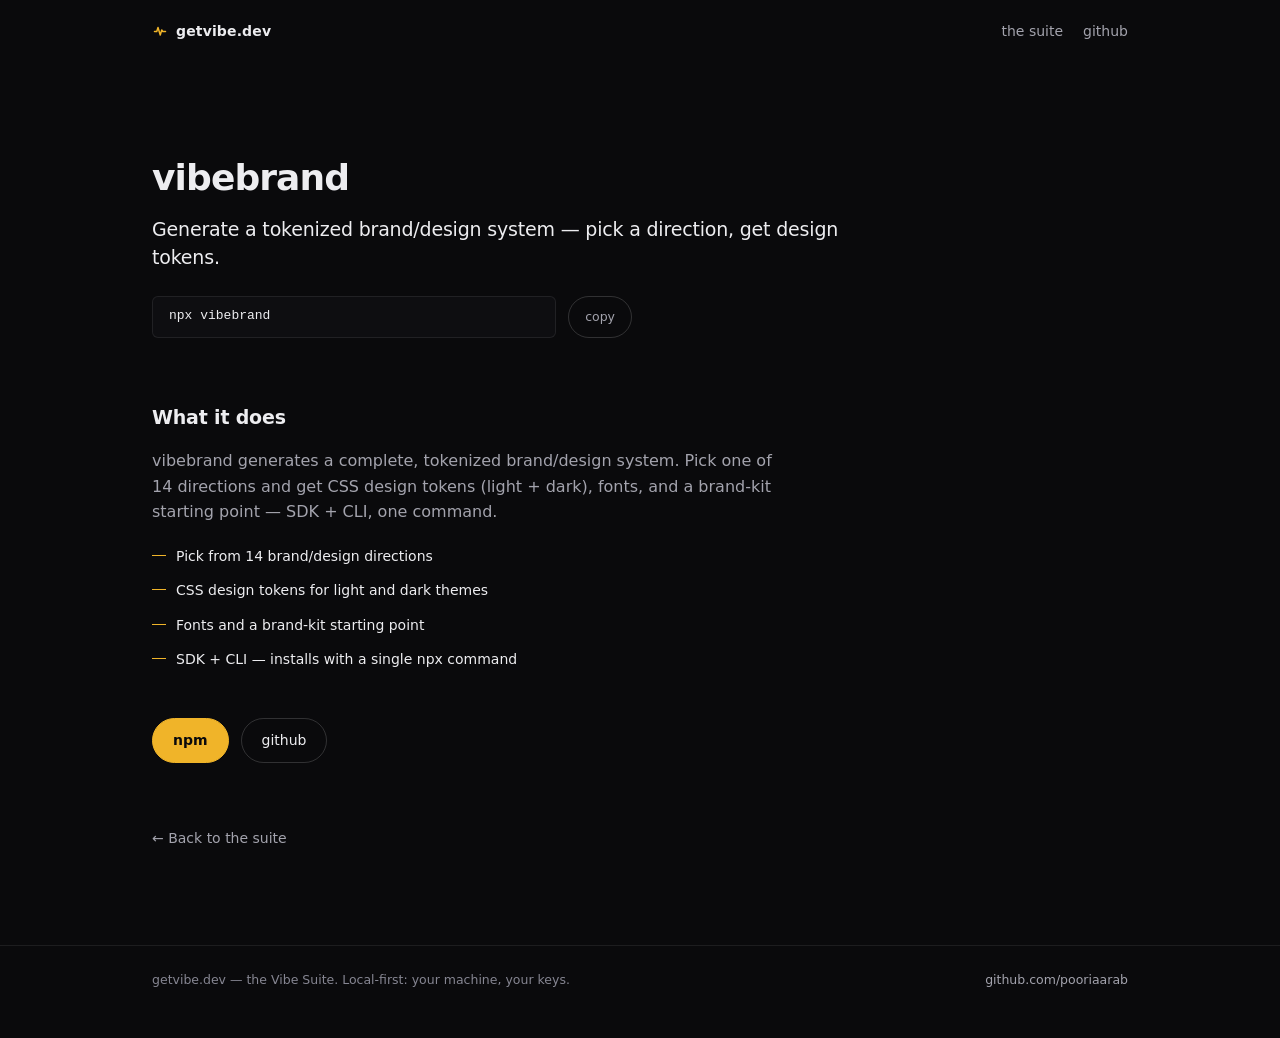
==== vibebrand/index.html @ 9665f925 "Add vibebrand as the 9th Vibe Suite product Card + JSON-LD ListItem (position 9) + vibebrand/ detail" ====
<!DOCTYPE html>
<html lang="en">
<head>
  <meta charset="utf-8">
  <meta name="viewport" content="width=device-width, initial-scale=1">
  <title>vibebrand — tokenized brand/design-system generator · getvibe.dev</title>
  <meta name="description" content="vibebrand generates a complete, tokenized brand/design system — pick one of 14 directions and get CSS design tokens (light + dark), fonts, and a brand-kit starting point. SDK + CLI. One command: npx vibebrand.">
  <link rel="canonical" href="https://getvibe.dev/vibebrand">
  <meta name="color-scheme" content="dark">
  <meta name="theme-color" content="#0a0a0c">
  <link rel="icon" type="image/svg+xml" href="/favicon.svg">

  <!-- Open Graph -->
  <meta property="og:type" content="website">
  <meta property="og:site_name" content="getvibe.dev">
  <meta property="og:title" content="vibebrand — tokenized brand/design-system generator">
  <meta property="og:description" content="Pick one of 14 directions and get CSS design tokens (light + dark), fonts, and a brand-kit starting point. SDK + CLI. Local-first: your machine, your keys.">
  <meta property="og:url" content="https://getvibe.dev/vibebrand">
  <meta property="og:locale" content="en_US">

  <!-- Twitter Card -->
  <meta name="twitter:card" content="summary">
  <meta name="twitter:title" content="vibebrand — tokenized brand/design-system generator">
  <meta name="twitter:description" content="Pick one of 14 directions and get CSS design tokens (light + dark), fonts, and a brand-kit starting point. SDK + CLI. Local-first: your machine, your keys.">

  <link rel="stylesheet" href="/styles.css">

  <script type="application/ld+json">
  {
    "@context": "https://schema.org",
    "@type": "SoftwareApplication",
    "name": "vibebrand",
    "description": "vibebrand generates a complete, tokenized brand/design system — pick one of 14 directions and get CSS design tokens (light + dark), fonts, and a brand-kit starting point. SDK + CLI. One command: npx vibebrand.",
    "applicationCategory": "DeveloperApplication",
    "operatingSystem": "macOS, Linux, Windows",
    "url": "https://github.com/pooriaarab/vibebrand",
    "codeRepository": "https://github.com/pooriaarab/vibebrand",
    "author": { "@type": "Person", "url": "https://github.com/pooriaarab" },
    "isPartOf": { "@type": "WebSite", "@id": "https://getvibe.dev/#website", "url": "https://getvibe.dev/", "name": "getvibe.dev — The Vibe Suite" }
  }
  </script>
</head>
<body>
  <a class="skip-link" href="#main">Skip to content</a>

  <header class="site-header">
    <div class="container header-in">
      <a class="wordmark" href="/">
        <svg viewBox="0 0 64 64" aria-hidden="true" focusable="false"><path d="M10 34h9l5-16 9 30 6-20 4 6h11" fill="none" stroke="currentColor" stroke-width="6" stroke-linecap="round" stroke-linejoin="round"/></svg>
        getvibe.dev
      </a>
      <nav class="site-nav" aria-label="Site">
        <a href="/">the suite</a>
        <a href="https://github.com/pooriaarab" rel="noopener">github</a>
      </nav>
    </div>
  </header>

  <main id="main">
    <div class="container">
      <article>
        <header class="hero product-hero">
          <h1>vibebrand</h1>
          <p class="lede">Generate a tokenized brand/design system — pick a direction, get design tokens.</p>
          <div class="install">
            <code class="cmd">npx vibebrand</code>
            <button class="copy" type="button" data-copy="npx vibebrand" aria-label="Copy install command: npx vibebrand" aria-live="polite">copy</button>
          </div>
        </header>

        <section class="about" aria-labelledby="about-title">
          <h2 id="about-title">What it does</h2>
          <p>vibebrand generates a complete, tokenized brand/design system. Pick one of 14 directions and get CSS design tokens (light + dark), fonts, and a brand-kit starting point — SDK + CLI, one command.</p>
          <ul class="features">
            <li>Pick from 14 brand/design directions</li>
            <li>CSS design tokens for light and dark themes</li>
            <li>Fonts and a brand-kit starting point</li>
            <li>SDK + CLI — installs with a single npx command</li>
          </ul>
        </section>

        <p class="actions">
          <a class="btn btn--accent" href="https://www.npmjs.com/package/vibebrand" rel="noopener" aria-label="vibebrand on npm">npm</a>
          <a class="btn" href="https://github.com/pooriaarab/vibebrand" rel="noopener" aria-label="vibebrand on GitHub">github</a>
        </p>

        <p class="back"><a href="/"><span aria-hidden="true">&larr; </span>Back to the suite</a></p>
      </article>
    </div>
  </main>

  <footer class="site-footer">
    <div class="container footer-in">
      <p>getvibe.dev — the Vibe Suite. Local-first: your machine, your keys.</p>
      <p><a href="https://github.com/pooriaarab" rel="noopener">github.com/pooriaarab</a></p>
    </div>
  </footer>

  <script>
    (function () {
      function flash(btn, ok) {
        btn.textContent = ok ? 'copied' : 'failed';
        btn.classList.toggle('copied', ok);
        setTimeout(function () {
          btn.textContent = 'copy';
          btn.classList.remove('copied');
        }, 1400);
      }
      function copyText(text) {
        if (navigator.clipboard && window.isSecureContext) {
          return navigator.clipboard.writeText(text).then(function () { return true; }, function () { return false; });
        }
        return new Promise(function (resolve) {
          var ta = document.createElement('textarea');
          ta.value = text;
          ta.setAttribute('readonly', '');
          ta.style.position = 'absolute';
          ta.style.left = '-9999px';
          document.body.appendChild(ta);
          ta.select();
          var ok = false;
          try { ok = document.execCommand('copy'); } catch (e) {}
          document.body.removeChild(ta);
          resolve(ok);
        });
      }
      document.querySelectorAll('.copy').forEach(function (btn) {
        btn.addEventListener('click', function () {
          copyText(btn.dataset.copy).then(function (ok) { flash(btn, ok); });
        });
      });
    })();
  </script>
</body>
</html>
---- styles.css ----
/* ==========================================================================
   getvibe.dev — The Vibe Suite
   DIRECTION CONTRACT (impeccable rebuild, 2026-07)
   THESIS: A signal board for eight small tools — a quiet dark console where
   one amber pulse mark carries the identity; refuses the SaaS landing stack
   (gradient hero, bento grid, logo cloud).
   OWN-WORLD: near-black console #0a0a0c, hairline-seamed cards, signal amber
   #f0b429 rationed to focus/action/mark, system sans with real weight steps,
   mono only for commands, flat — no shadows, gradients, or glow.
   STORY: visitor reads "companions for your coding agent", trusts
   local-first ("your machine, your keys"), copies one command or opens a
   product page.
   FIRST VIEWPORT: pulse wordmark top-left; hero = pulse mark, "The Vibe
   Suite", lede, local-first line; hairline product grid begins below.
   FORM: brief-pinned minimal dark register (offrouter.com / here.now);
   a pinned direction beats the concept roll. See DESIGN.md.
   ========================================================================== */

:root {
  color-scheme: dark;

  /* color */
  --bg: #0a0a0c;
  --bg-raised: #121216;
  --bg-inset: #0e0e11;
  --fg: #ededf0;
  --muted: #a3a3ad;
  --faint: #868692;
  --line: rgba(255, 255, 255, 0.08);
  --line-strong: rgba(255, 255, 255, 0.16);
  --accent: #f0b429;
  --accent-hover: #f6c555;
  --accent-ink: #0a0a0c;

  /* type */
  --font-sans: system-ui, -apple-system, "Segoe UI", Roboto, "Helvetica Neue", Arial, sans-serif;
  --font-mono: ui-monospace, "SF Mono", SFMono-Regular, Menlo, Consolas, "Liberation Mono", monospace;
  --t-xs: 0.78125rem;  /* 12.5 */
  --t-sm: 0.875rem;    /* 14 */
  --t-md: 1rem;        /* 16 */
  --t-lg: 1.1875rem;   /* 19 */
  --t-xl: clamp(1.625rem, 1.25rem + 1.6vw, 2.25rem);
  --t-2xl: clamp(2rem, 1.4rem + 2.6vw, 3rem);

  /* space */
  --s-1: 0.25rem;
  --s-2: 0.5rem;
  --s-3: 0.75rem;
  --s-4: 1rem;
  --s-5: 1.25rem;
  --s-6: 1.5rem;
  --s-7: 2rem;
  --s-8: 3rem;
  --s-9: 4rem;
  --s-10: 6rem;

  /* shape + motion */
  --r-sm: 6px;
  --r-md: 12px;
  --r-pill: 999px;
  --ease: cubic-bezier(0.16, 1, 0.3, 1);
  --dur: 140ms;

  --container: 65rem;
}

/* --- Base ---------------------------------------------------------------- */

*,
*::before,
*::after { box-sizing: border-box; }

html { -webkit-text-size-adjust: 100%; }

body {
  margin: 0;
  background: var(--bg);
  color: var(--fg);
  font-family: var(--font-sans);
  font-size: var(--t-md);
  line-height: 1.6;
  text-rendering: optimizeLegibility;
  -webkit-font-smoothing: antialiased;
}

::selection {
  background: var(--accent);
  color: var(--accent-ink);
}

h1, h2, h3, p, ul, figure { margin: 0; }

a {
  color: inherit;
  text-decoration: none;
  transition: color var(--dur) var(--ease);
}

a:focus-visible,
button:focus-visible,
video:focus-visible {
  outline: 2px solid var(--accent);
  outline-offset: 3px;
  border-radius: var(--r-sm);
}

.container {
  width: 100%;
  max-width: var(--container);
  margin-inline: auto;
  padding-inline: var(--s-6);
}

@media (min-width: 45rem) {
  .container { padding-inline: var(--s-7); }
}

.skip-link {
  position: absolute;
  top: var(--s-3);
  left: var(--s-3);
  z-index: 10;
  padding: var(--s-2) var(--s-4);
  background: var(--accent);
  color: var(--accent-ink);
  font-size: var(--t-sm);
  font-weight: 600;
  border-radius: var(--r-sm);
  transform: translateY(-300%);
}

.skip-link:focus-visible {
  transform: none;
  outline-offset: 2px;
}

/* --- Header -------------------------------------------------------------- */

.site-header { padding-block: var(--s-5); }

.header-in {
  display: flex;
  align-items: center;
  justify-content: space-between;
  gap: var(--s-4);
}

.wordmark {
  display: inline-flex;
  align-items: center;
  gap: var(--s-2);
  font-size: var(--t-sm);
  font-weight: 600;
  letter-spacing: 0.01em;
}

.wordmark svg {
  width: 1rem;
  height: 1rem;
  color: var(--accent);
  flex: none;
}

.site-nav {
  display: flex;
  gap: var(--s-5);
  font-size: var(--t-sm);
}

.site-nav a { color: var(--muted); }
.site-nav a:hover { color: var(--fg); }
.site-nav a[aria-current="page"] { color: var(--accent); }

/* --- Hero ---------------------------------------------------------------- */

.hero {
  padding-block: var(--s-10) var(--s-9);
  max-width: 40rem;
}

.hero-pulse {
  display: block;
  width: 4.5rem;
  height: 4.5rem;
  color: var(--accent);
  margin-bottom: var(--s-6);
}

.hero h1 {
  font-size: var(--t-2xl);
  font-weight: 650;
  line-height: 1.12;
  letter-spacing: -0.025em;
  text-wrap: balance;
  margin-bottom: var(--s-4);
}

.hero .lede {
  font-size: var(--t-lg);
  line-height: 1.5;
  letter-spacing: -0.01em;
  margin-bottom: var(--s-3);
}

.hero .sub {
  font-size: var(--t-md);
  color: var(--muted);
  max-width: 34rem;
}

/* --- Product grid (hub) --------------------------------------------------- */

.products { padding-bottom: var(--s-10); }

.grid {
  list-style: none;
  margin: 0;
  padding: 0;
  display: grid;
  grid-template-columns: 1fr;
  gap: 1px;
  background: var(--line);
  border: 1px solid var(--line);
  border-radius: var(--r-md);
  overflow: hidden;
}

@media (min-width: 40rem) {
  .grid { grid-template-columns: repeat(2, 1fr); }
}

@media (min-width: 64rem) {
  .grid { grid-template-columns: repeat(3, 1fr); }
}

.card {
  background: var(--bg);
  padding: var(--s-6);
  display: flex;
  flex-direction: column;
  gap: var(--s-3);
  transition: background var(--dur) var(--ease);
}

.card:hover { background: var(--bg-raised); }

.card .name {
  font-size: var(--t-md);
  font-weight: 650;
  letter-spacing: -0.005em;
}

.card .name a:hover { color: var(--accent); }

.card .tagline {
  font-size: var(--t-sm);
  color: var(--muted);
  flex-grow: 1;
  margin-bottom: var(--s-2);
}

.card-links {
  display: flex;
  gap: var(--s-4);
  font-size: var(--t-xs);
  margin-top: var(--s-1);
}

.card-links a { color: var(--muted); }
.card-links a:hover { color: var(--fg); }

.card-links .details { color: var(--fg); }
.card-links .details:hover { color: var(--accent); }

/* Invisible ninth bay: completes the 3x3 rectangle on wide screens */
.card--bay { display: none; }

@media (min-width: 64rem) {
  .card--bay { display: block; }
  .card--bay:hover { background: var(--bg); }
}

/* --- Install row (command + copy pill) ------------------------------------ */

.install {
  display: flex;
  flex-wrap: wrap;
  align-items: stretch;
  gap: var(--s-3);
}

.cmd {
  flex: 1 1 auto;
  min-width: 0;
  display: flex;
  align-items: center;
  min-height: 2.625rem;
  padding: 0 var(--s-4);
  overflow-x: auto;
  white-space: nowrap;
  scrollbar-width: none;
  background: var(--bg-inset);
  border: 1px solid var(--line);
  border-radius: var(--r-sm);
  color: var(--fg);
  font-family: var(--font-mono);
  font-size: 0.8125rem;
}

.cmd::-webkit-scrollbar { display: none; }

.copy {
  flex: none;
  margin-left: auto;      /* pinned right, never flush against the command */
  min-height: 2.625rem;
  padding: 0 var(--s-4);
  border-radius: var(--r-pill);
  border: 1px solid var(--line-strong);
  background: transparent;
  color: var(--muted);
  font-family: var(--font-sans);
  font-size: var(--t-xs);
  font-weight: 500;
  cursor: pointer;
  transition: color var(--dur) var(--ease), border-color var(--dur) var(--ease);
}

.copy:hover,
.copy:focus-visible {
  color: var(--accent);
  border-color: var(--accent);
}

.copy.copied {
  color: var(--accent);
  border-color: var(--accent);
}

/* Hub cards stack the install row: command full width, copy pill below-right —
   uniform at every breakpoint, and the command never clips. */
.card .install {
  flex-direction: column;
}

/* --- Buttons -------------------------------------------------------------- */

.btn {
  display: inline-flex;
  align-items: center;
  gap: var(--s-2);
  padding: 0.625rem var(--s-5);
  border-radius: var(--r-pill);
  border: 1px solid var(--line-strong);
  background: transparent;
  color: var(--fg);
  font-size: var(--t-sm);
  font-weight: 500;
  transition: color var(--dur) var(--ease), border-color var(--dur) var(--ease), background var(--dur) var(--ease);
}

.btn:hover {
  color: var(--accent);
  border-color: var(--accent);
}

.btn--accent {
  background: var(--accent);
  border-color: var(--accent);
  color: var(--accent-ink);
  font-weight: 600;
}

.btn--accent:hover {
  background: var(--accent-hover);
  border-color: var(--accent-hover);
  color: var(--accent-ink);
}

/* --- Product page --------------------------------------------------------- */

.product-hero { max-width: 44rem; }

.product-hero h1 { font-size: var(--t-xl); }

.product-hero .install { margin-top: var(--s-6); max-width: 30rem; }

.demo { margin-block: var(--s-9); }

.demo video {
  display: block;
  width: 100%;
  aspect-ratio: 16 / 9;
  background: var(--bg-inset);
  border: 1px solid var(--line);
  border-radius: var(--r-md);
}

.demo figcaption {
  margin-top: var(--s-3);
  font-size: var(--t-xs);
  color: var(--faint);
}

.about { max-width: 40rem; }

.about h2 {
  font-size: var(--t-lg);
  font-weight: 650;
  letter-spacing: -0.01em;
  margin-bottom: var(--s-4);
}

.about p { color: var(--muted); }

.features {
  list-style: none;
  padding: 0;
  margin-top: var(--s-5);
  display: grid;
  gap: var(--s-3);
}

.features li {
  position: relative;
  padding-left: var(--s-6);
  font-size: var(--t-sm);
  color: var(--fg);
}

.features li::before {
  content: "";
  position: absolute;
  left: 0;
  top: 0.72em;
  width: 0.875rem;
  height: 1px;
  background: var(--accent);
}

.actions {
  display: flex;
  flex-wrap: wrap;
  gap: var(--s-3);
  margin-top: var(--s-8);
}

.back {
  margin-block: var(--s-9) var(--s-10);
  font-size: var(--t-sm);
}

.back a { color: var(--muted); }
.back a:hover { color: var(--accent); }

/* --- Footer --------------------------------------------------------------- */

.site-footer {
  border-top: 1px solid var(--line);
  padding-block: var(--s-6) var(--s-8);
}

.footer-in {
  display: flex;
  flex-wrap: wrap;
  gap: var(--s-2) var(--s-6);
  justify-content: space-between;
  font-size: var(--t-xs);
  color: var(--faint);
}

.footer-in a { color: var(--muted); }
.footer-in a:hover { color: var(--fg); }

/* --- Motion --------------------------------------------------------------- */

@media (prefers-reduced-motion: no-preference) {
  .hero-pulse path {
    stroke-dasharray: 130;
    stroke-dashoffset: 130;
    animation: pulse-draw 1.1s var(--ease) 0.1s forwards;
  }

  /* Hub hero only — product pages let the video be the motion (DESIGN.md) */
  .hero:not(.product-hero) > * {
    opacity: 0;
    transform: translateY(8px);
    animation: rise 0.7s var(--ease) forwards;
  }

  .hero:not(.product-hero) > *:nth-child(1) { animation-delay: 0s; }
  .hero:not(.product-hero) > *:nth-child(2) { animation-delay: 0.08s; }
  .hero:not(.product-hero) > *:nth-child(3) { animation-delay: 0.14s; }
  .hero:not(.product-hero) > *:nth-child(4) { animation-delay: 0.2s; }
}

@keyframes pulse-draw {
  to { stroke-dashoffset: 0; }
}

@keyframes rise {
  to { opacity: 1; transform: none; }
}

@media (prefers-reduced-motion: reduce) {
  *,
  *::before,
  *::after {
    animation: none !important;
    transition: none !important;
  }
}
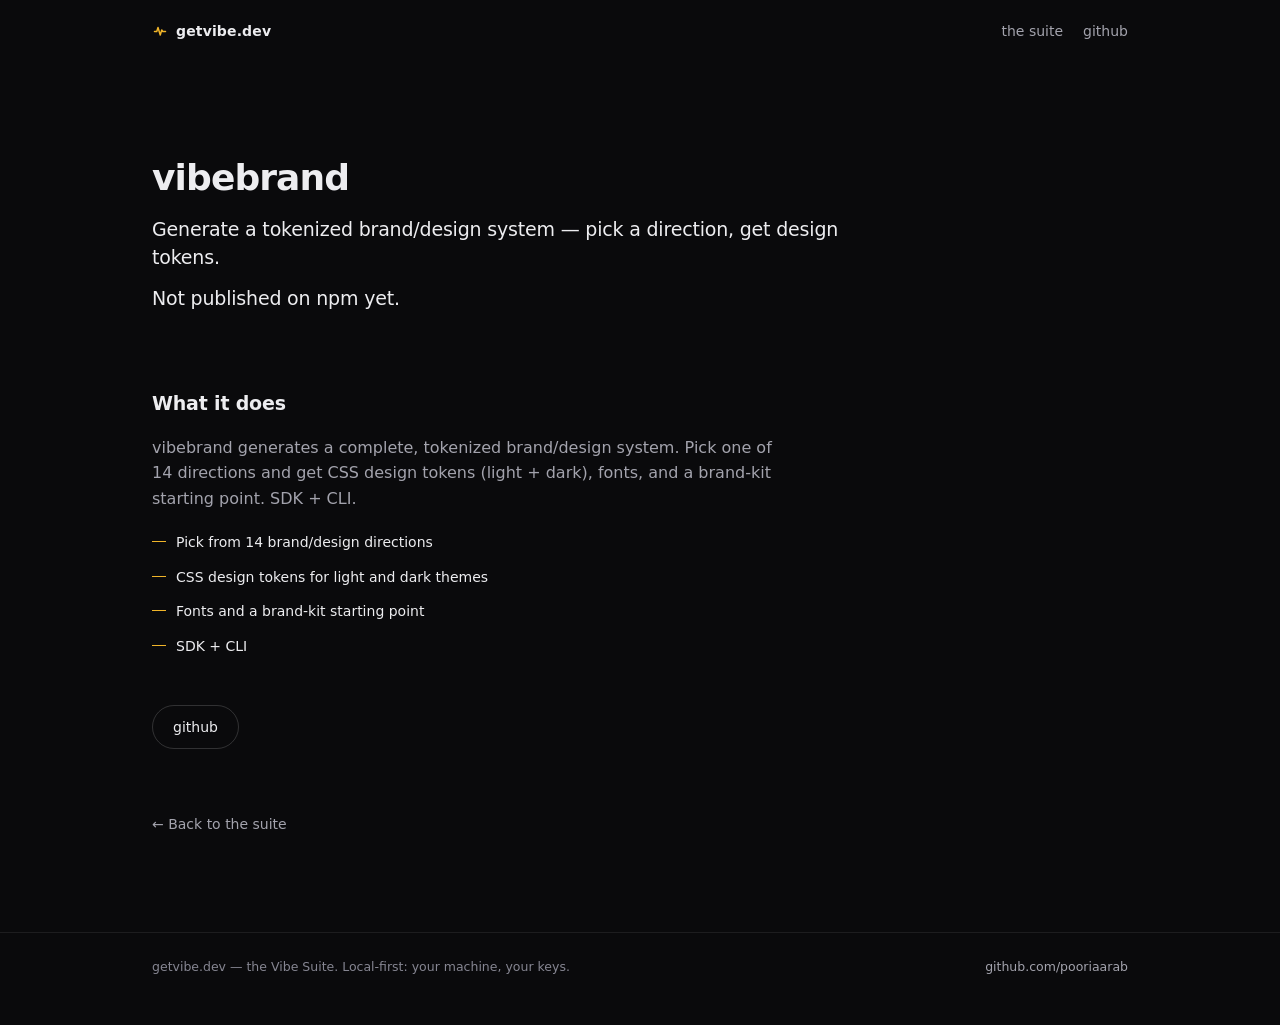
==== commit 710c8a60: "Drop unpublished vibebrand install command The catalog told people to run vibebrand before that npm " ====
--- a/vibebrand/index.html
+++ b/vibebrand/index.html
@@ -4,7 +4,7 @@
   <meta charset="utf-8">
   <meta name="viewport" content="width=device-width, initial-scale=1">
   <title>vibebrand — tokenized brand/design-system generator · getvibe.dev</title>
-  <meta name="description" content="vibebrand generates a complete, tokenized brand/design system — pick one of 14 directions and get CSS design tokens (light + dark), fonts, and a brand-kit starting point. SDK + CLI. One command: npx vibebrand.">
+  <meta name="description" content="vibebrand generates a complete, tokenized brand/design system — pick one of 14 directions and get CSS design tokens (light + dark), fonts, and a brand-kit starting point. SDK + CLI. Not published on npm yet.">
   <link rel="canonical" href="https://getvibe.dev/vibebrand">
   <meta name="color-scheme" content="dark">
   <meta name="theme-color" content="#0a0a0c">
@@ -30,7 +30,7 @@
     "@context": "https://schema.org",
     "@type": "SoftwareApplication",
     "name": "vibebrand",
-    "description": "vibebrand generates a complete, tokenized brand/design system — pick one of 14 directions and get CSS design tokens (light + dark), fonts, and a brand-kit starting point. SDK + CLI. One command: npx vibebrand.",
+    "description": "vibebrand generates a complete, tokenized brand/design system — pick one of 14 directions and get CSS design tokens (light + dark), fonts, and a brand-kit starting point. SDK + CLI. Not published on npm yet.",
     "applicationCategory": "DeveloperApplication",
     "operatingSystem": "macOS, Linux, Windows",
     "url": "https://github.com/pooriaarab/vibebrand",
@@ -62,25 +62,21 @@
         <header class="hero product-hero">
           <h1>vibebrand</h1>
           <p class="lede">Generate a tokenized brand/design system — pick a direction, get design tokens.</p>
-          <div class="install">
-            <code class="cmd">npx vibebrand</code>
-            <button class="copy" type="button" data-copy="npx vibebrand" aria-label="Copy install command: npx vibebrand" aria-live="polite">copy</button>
-          </div>
+          <p class="lede">Not published on npm yet.</p>
         </header>
 
         <section class="about" aria-labelledby="about-title">
           <h2 id="about-title">What it does</h2>
-          <p>vibebrand generates a complete, tokenized brand/design system. Pick one of 14 directions and get CSS design tokens (light + dark), fonts, and a brand-kit starting point — SDK + CLI, one command.</p>
+          <p>vibebrand generates a complete, tokenized brand/design system. Pick one of 14 directions and get CSS design tokens (light + dark), fonts, and a brand-kit starting point. SDK + CLI.</p>
           <ul class="features">
             <li>Pick from 14 brand/design directions</li>
             <li>CSS design tokens for light and dark themes</li>
             <li>Fonts and a brand-kit starting point</li>
-            <li>SDK + CLI — installs with a single npx command</li>
+            <li>SDK + CLI</li>
           </ul>
         </section>
 
         <p class="actions">
-          <a class="btn btn--accent" href="https://www.npmjs.com/package/vibebrand" rel="noopener" aria-label="vibebrand on npm">npm</a>
           <a class="btn" href="https://github.com/pooriaarab/vibebrand" rel="noopener" aria-label="vibebrand on GitHub">github</a>
         </p>
 
